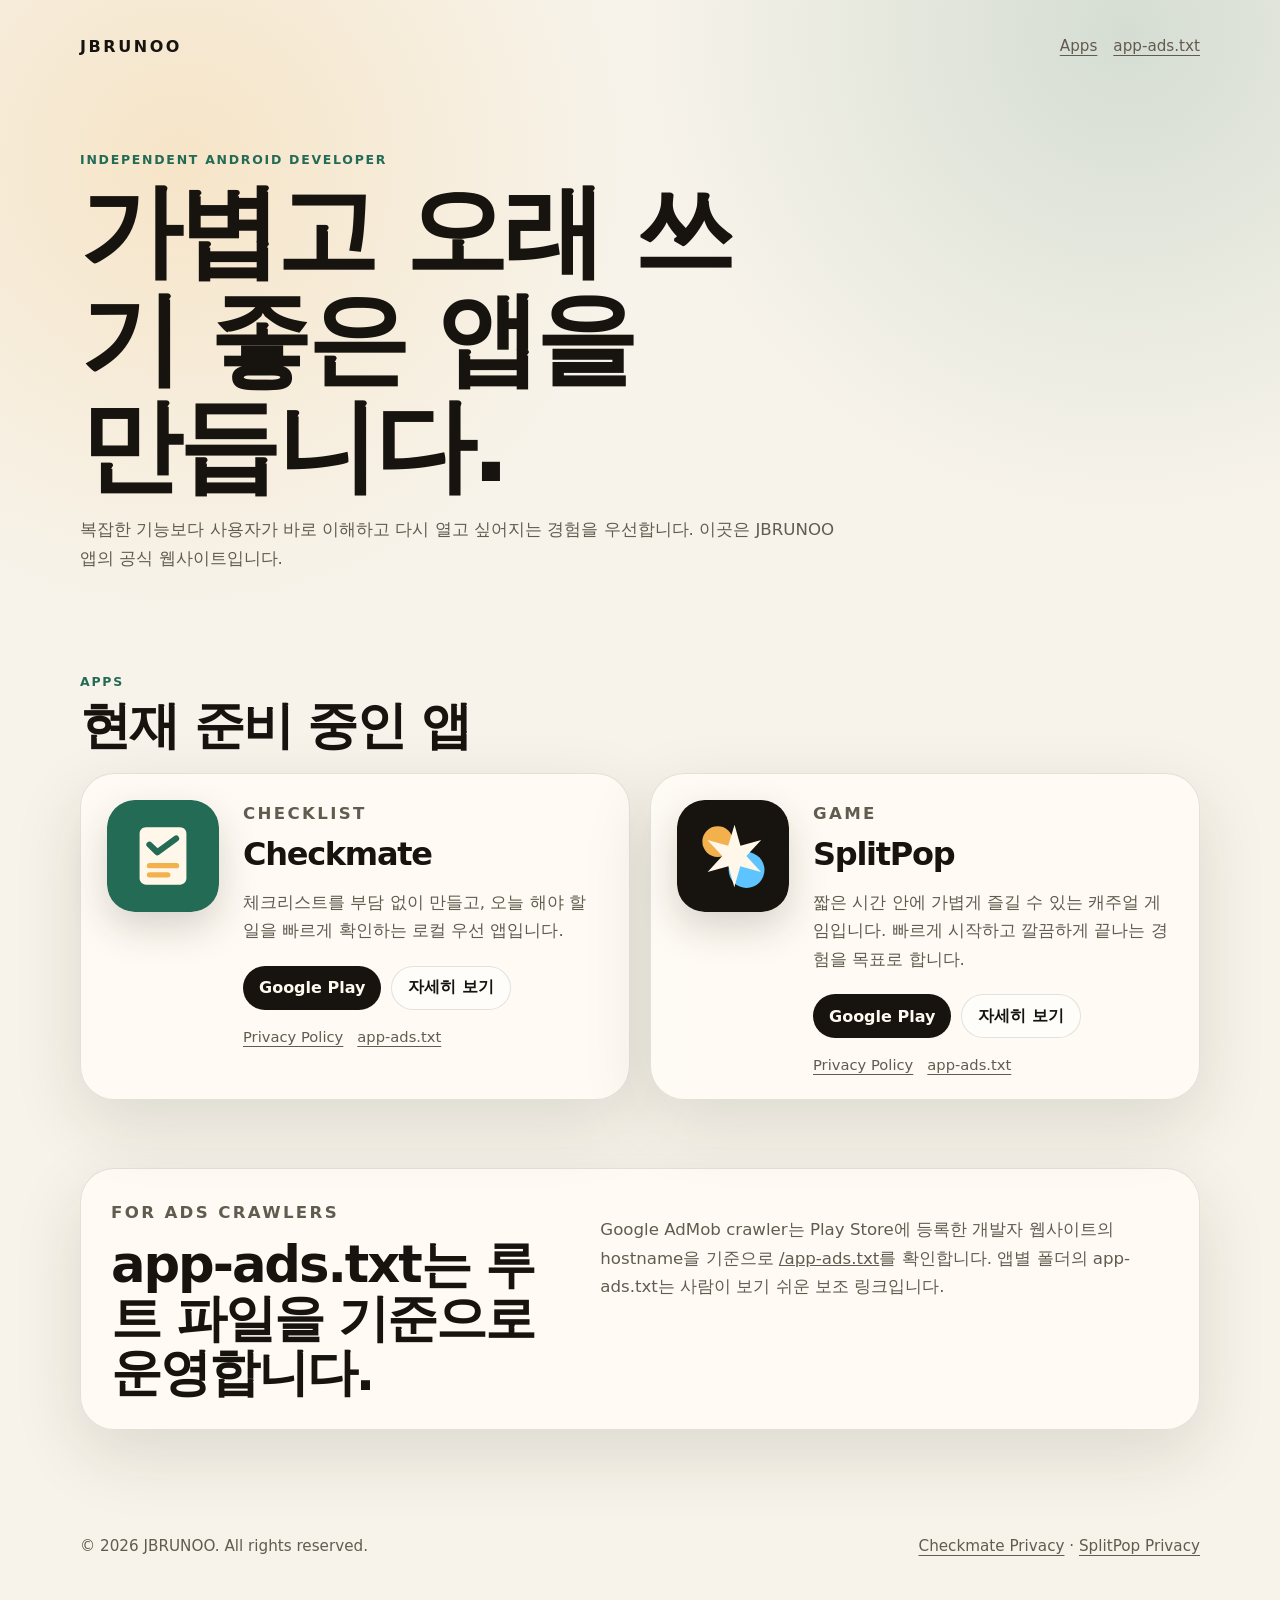
==== index.html @ a1d17044 "Add JBRUNOO app landing pages" ====
<!doctype html>
<html lang="ko">
  <head>
    <meta charset="utf-8" />
    <meta name="viewport" content="width=device-width, initial-scale=1" />
    <title>JBRUNOO Apps</title>
    <meta
      name="description"
      content="JBRUNOO가 만드는 Android 앱 소개, Google Play 링크, 개인정보처리방침, app-ads.txt 안내 페이지입니다."
    />
    <link rel="stylesheet" href="/styles.css" />
  </head>
  <body>
    <header class="hero">
      <nav class="topbar" aria-label="Primary navigation">
        <a class="brand" href="/">JBRUNOO</a>
        <div class="nav-links">
          <a href="#apps">Apps</a>
          <a href="/app-ads.txt">app-ads.txt</a>
        </div>
      </nav>

      <section class="hero-copy">
        <p class="eyebrow">Independent Android Developer</p>
        <h1>가볍고 오래 쓰기 좋은 앱을 만듭니다.</h1>
        <p>
          복잡한 기능보다 사용자가 바로 이해하고 다시 열고 싶어지는 경험을 우선합니다.
          이곳은 JBRUNOO 앱의 공식 웹사이트입니다.
        </p>
      </section>
    </header>

    <main>
      <section id="apps" class="section">
        <div class="section-heading">
          <p class="eyebrow">Apps</p>
          <h2>현재 준비 중인 앱</h2>
        </div>

        <div class="app-grid">
          <article class="app-card">
            <img src="/assets/checkmate.svg" alt="Checkmate app icon" class="app-icon" />
            <div class="app-body">
              <p class="app-kicker">Checklist</p>
              <h3>Checkmate</h3>
              <p>
                체크리스트를 부담 없이 만들고, 오늘 해야 할 일을 빠르게 확인하는 로컬 우선 앱입니다.
              </p>
              <div class="button-row">
                <a class="button primary" href="https://play.google.com/store/apps/details?id=com.jbrunoo.checkmate">
                  Google Play
                </a>
                <a class="button secondary" href="/checkmate/">자세히 보기</a>
              </div>
              <div class="meta-links">
                <a href="/checkmate/privacy.html">Privacy Policy</a>
                <a href="/checkmate/app-ads.txt">app-ads.txt</a>
              </div>
            </div>
          </article>

          <article class="app-card">
            <img src="/assets/splitpop.svg" alt="SplitPop app icon" class="app-icon" />
            <div class="app-body">
              <p class="app-kicker">Game</p>
              <h3>SplitPop</h3>
              <p>
                짧은 시간 안에 가볍게 즐길 수 있는 캐주얼 게임입니다. 빠르게 시작하고 깔끔하게 끝나는 경험을 목표로 합니다.
              </p>
              <div class="button-row">
                <a class="button primary" href="https://play.google.com/store/apps/details?id=com.jbrunoo.splitpop">
                  Google Play
                </a>
                <a class="button secondary" href="/splitpop/">자세히 보기</a>
              </div>
              <div class="meta-links">
                <a href="/splitpop/privacy.html">Privacy Policy</a>
                <a href="/splitpop/app-ads.txt">app-ads.txt</a>
              </div>
            </div>
          </article>
        </div>
      </section>

      <section class="note-card" aria-labelledby="ads-note-title">
        <div>
          <p class="eyebrow">For ads crawlers</p>
          <h2 id="ads-note-title">app-ads.txt는 루트 파일을 기준으로 운영합니다.</h2>
        </div>
        <p>
          Google AdMob crawler는 Play Store에 등록한 개발자 웹사이트의 hostname을 기준으로
          <a href="/app-ads.txt">/app-ads.txt</a>를 확인합니다. 앱별 폴더의 app-ads.txt는 사람이 보기 쉬운 보조 링크입니다.
        </p>
      </section>
    </main>

    <footer class="footer">
      <p>© <span id="year">2026</span> JBRUNOO. All rights reserved.</p>
      <p><a href="/checkmate/privacy.html">Checkmate Privacy</a> · <a href="/splitpop/privacy.html">SplitPop Privacy</a></p>
    </footer>
  </body>
</html>
---- styles.css ----
:root {
  color-scheme: light;
  --bg: #f7f3ea;
  --ink: #17140f;
  --muted: #625b50;
  --card: rgba(255, 252, 245, 0.9);
  --line: rgba(30, 24, 16, 0.12);
  --accent: #246b55;
  --accent-2: #f3b14d;
  --shadow: 0 24px 70px rgba(37, 29, 16, 0.12);
  font-family:
    Inter, ui-sans-serif, system-ui, -apple-system, BlinkMacSystemFont, "Segoe UI",
    "Apple SD Gothic Neo", "Noto Sans KR", sans-serif;
}

* {
  box-sizing: border-box;
}

body {
  margin: 0;
  background:
    radial-gradient(circle at 14% 10%, rgba(243, 177, 77, 0.22), transparent 28rem),
    radial-gradient(circle at 88% 2%, rgba(36, 107, 85, 0.16), transparent 30rem),
    var(--bg);
  color: var(--ink);
}

a {
  color: inherit;
}

.hero,
main,
.footer {
  width: min(1120px, calc(100% - 32px));
  margin: 0 auto;
}

.hero {
  min-height: 48vh;
  padding: 24px 0 56px;
}

.topbar {
  display: flex;
  align-items: center;
  justify-content: space-between;
  gap: 20px;
}

.brand {
  display: inline-flex;
  align-items: center;
  min-height: 44px;
  font-weight: 900;
  letter-spacing: 0.16em;
  text-decoration: none;
}

.nav-links {
  display: flex;
  gap: 16px;
  color: var(--muted);
  font-size: 0.95rem;
}

.nav-links a,
.meta-links a,
.footer a {
  text-underline-offset: 4px;
}

.hero-copy {
  max-width: 760px;
  padding: 84px 0 0;
}

.eyebrow,
.app-kicker {
  margin: 0 0 10px;
  color: var(--accent);
  font-size: 0.78rem;
  font-weight: 800;
  letter-spacing: 0.14em;
  text-transform: uppercase;
}

h1,
h2,
h3 {
  margin: 0;
  line-height: 1.05;
  letter-spacing: -0.04em;
}

h1 {
  max-width: 680px;
  font-size: clamp(2.8rem, 8vw, 6.5rem);
}

h2 {
  font-size: clamp(1.8rem, 4vw, 3.2rem);
}

h3 {
  font-size: 2rem;
}

.hero-copy p:last-child,
.note-card p,
.app-body p {
  color: var(--muted);
  font-size: 1.04rem;
  line-height: 1.72;
}

.section {
  padding: 28px 0;
}

.section-heading {
  margin-bottom: 20px;
}

.app-grid {
  display: grid;
  grid-template-columns: repeat(2, minmax(0, 1fr));
  gap: 20px;
}

.app-card,
.note-card,
.policy-card {
  border: 1px solid var(--line);
  border-radius: 34px;
  background: var(--card);
  box-shadow: var(--shadow);
}

.app-card {
  display: grid;
  grid-template-columns: 112px 1fr;
  gap: 24px;
  padding: 26px;
}

.app-icon {
  width: 112px;
  height: 112px;
  border-radius: 28px;
  box-shadow: 0 16px 38px rgba(37, 29, 16, 0.18);
}

.button-row {
  display: flex;
  flex-wrap: wrap;
  gap: 10px;
  margin-top: 20px;
}

.button {
  display: inline-flex;
  align-items: center;
  justify-content: center;
  min-height: 44px;
  padding: 0 16px;
  border-radius: 999px;
  font-weight: 800;
  text-decoration: none;
}

.button.primary {
  background: var(--ink);
  color: #fffaf0;
}

.button.secondary {
  border: 1px solid var(--line);
  background: rgba(255, 255, 255, 0.52);
}

.meta-links {
  display: flex;
  flex-wrap: wrap;
  gap: 14px;
  margin-top: 18px;
  color: var(--muted);
  font-size: 0.92rem;
}

.note-card {
  display: grid;
  grid-template-columns: 0.9fr 1.1fr;
  gap: 24px;
  margin: 40px 0 64px;
  padding: 30px;
}

.footer {
  display: flex;
  justify-content: space-between;
  gap: 16px;
  padding: 28px 0 44px;
  color: var(--muted);
  font-size: 0.95rem;
}

.page {
  width: min(900px, calc(100% - 32px));
  margin: 0 auto;
  padding: 24px 0 54px;
}

.page-hero {
  padding: 56px 0 24px;
}

.policy-card {
  padding: 30px;
}

.policy-card h2 {
  margin-top: 32px;
  font-size: 1.35rem;
  letter-spacing: -0.02em;
}

.policy-card h2:first-child {
  margin-top: 0;
}

.policy-card p,
.policy-card li {
  color: var(--muted);
  line-height: 1.75;
}

@media (max-width: 820px) {
  .app-grid,
  .note-card {
    grid-template-columns: 1fr;
  }

  .app-card {
    grid-template-columns: 86px 1fr;
    padding: 20px;
    border-radius: 26px;
  }

  .app-icon {
    width: 86px;
    height: 86px;
    border-radius: 22px;
  }

  .footer {
    flex-direction: column;
  }
}

@media (max-width: 540px) {
  .topbar {
    align-items: flex-start;
    flex-direction: column;
  }

  .hero-copy {
    padding-top: 56px;
  }

  .app-card {
    grid-template-columns: 1fr;
  }
}
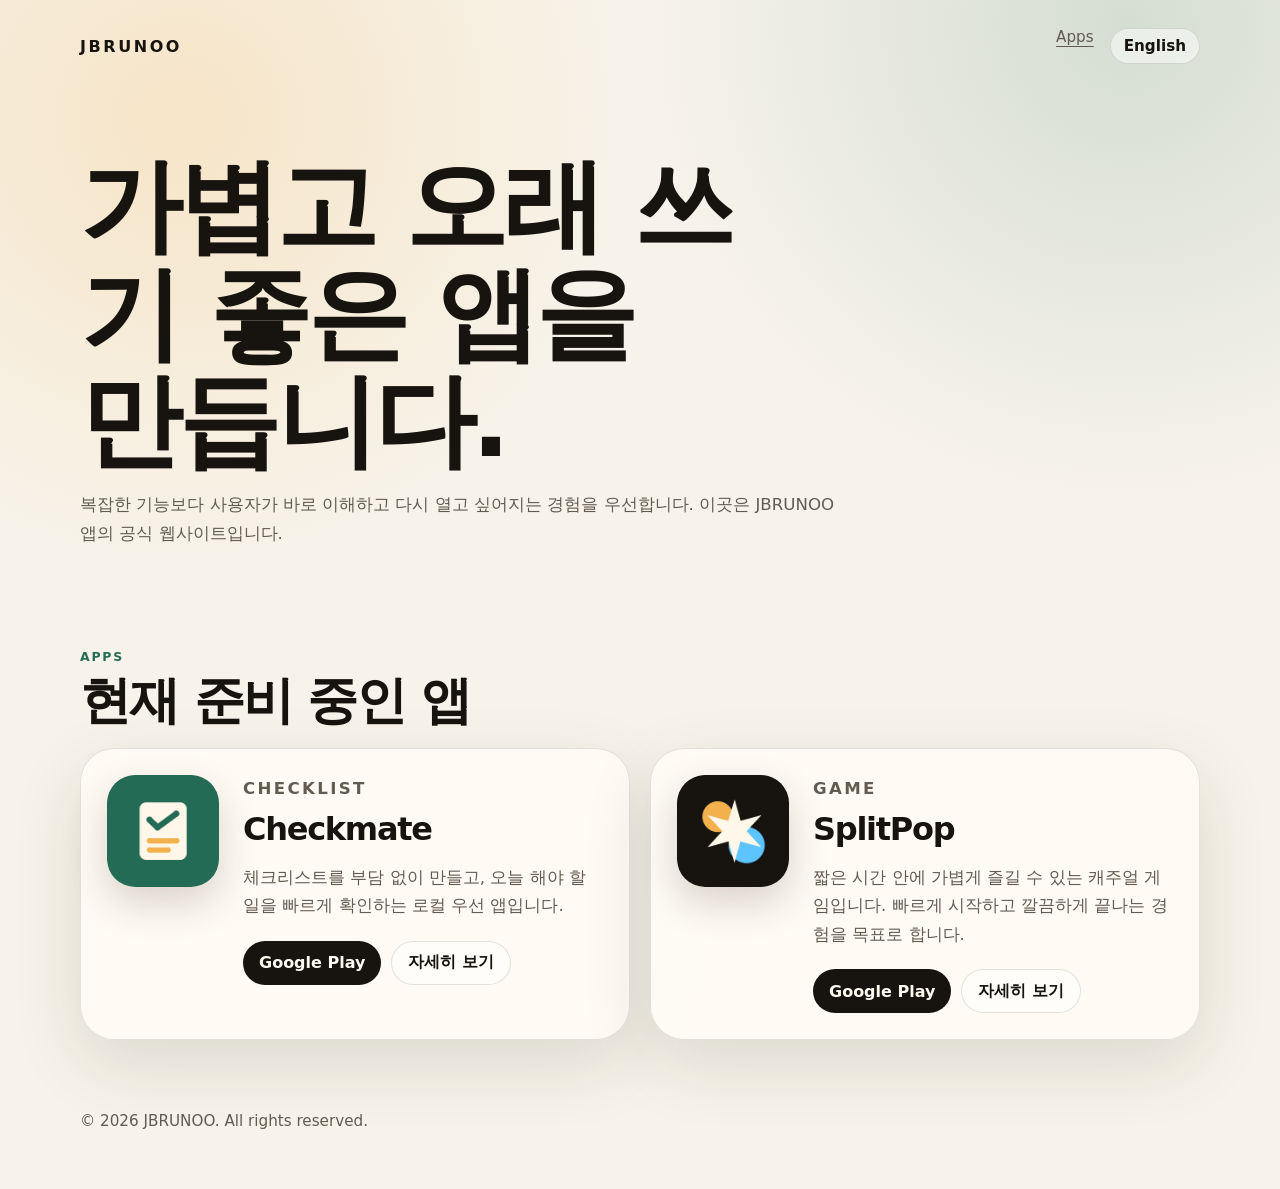
==== commit 8f6a1dfb: "Refine app site language and icons" ====
--- a/index.html
+++ b/index.html
@@ -6,9 +6,10 @@
     <title>JBRUNOO Apps</title>
     <meta
       name="description"
-      content="JBRUNOO가 만드는 Android 앱 소개, Google Play 링크, 개인정보처리방침, app-ads.txt 안내 페이지입니다."
+      content="JBRUNOO가 만드는 Android 앱 소개와 Google Play 링크를 확인할 수 있는 공식 웹사이트입니다."
     />
     <link rel="stylesheet" href="/styles.css" />
+    <script src="/script.js" defer></script>
   </head>
   <body>
     <header class="hero">
@@ -16,14 +17,16 @@
         <a class="brand" href="/">JBRUNOO</a>
         <div class="nav-links">
           <a href="#apps">Apps</a>
-          <a href="/app-ads.txt">app-ads.txt</a>
+          <button class="language-toggle" type="button" data-language-toggle>English</button>
         </div>
       </nav>
 
       <section class="hero-copy">
-        <p class="eyebrow">Independent Android Developer</p>
-        <h1>가볍고 오래 쓰기 좋은 앱을 만듭니다.</h1>
-        <p>
+        <h1 data-i18n-ko="가볍고 오래 쓰기 좋은 앱을 만듭니다." data-i18n-en="Simple apps made to be opened again.">가볍고 오래 쓰기 좋은 앱을 만듭니다.</h1>
+        <p
+          data-i18n-ko="복잡한 기능보다 사용자가 바로 이해하고 다시 열고 싶어지는 경험을 우선합니다. 이곳은 JBRUNOO 앱의 공식 웹사이트입니다."
+          data-i18n-en="JBRUNOO focuses on clear, lightweight experiences that are easy to understand and worth returning to. This is the official website for JBRUNOO apps."
+        >
           복잡한 기능보다 사용자가 바로 이해하고 다시 열고 싶어지는 경험을 우선합니다.
           이곳은 JBRUNOO 앱의 공식 웹사이트입니다.
         </p>
@@ -34,69 +37,55 @@
       <section id="apps" class="section">
         <div class="section-heading">
           <p class="eyebrow">Apps</p>
-          <h2>현재 준비 중인 앱</h2>
+          <h2 data-i18n-ko="현재 준비 중인 앱" data-i18n-en="Apps in progress">현재 준비 중인 앱</h2>
         </div>
 
         <div class="app-grid">
           <article class="app-card">
-            <img src="/assets/checkmate.svg" alt="Checkmate app icon" class="app-icon" />
+            <img src="/assets/checkmate-512.png" alt="Checkmate app icon" class="app-icon" />
             <div class="app-body">
               <p class="app-kicker">Checklist</p>
               <h3>Checkmate</h3>
-              <p>
+              <p
+                data-i18n-ko="체크리스트를 부담 없이 만들고, 오늘 해야 할 일을 빠르게 확인하는 로컬 우선 앱입니다."
+                data-i18n-en="A local-first checklist app for creating lists without friction and quickly seeing what needs to be done today."
+              >
                 체크리스트를 부담 없이 만들고, 오늘 해야 할 일을 빠르게 확인하는 로컬 우선 앱입니다.
               </p>
               <div class="button-row">
                 <a class="button primary" href="https://play.google.com/store/apps/details?id=com.jbrunoo.checkmate">
                   Google Play
                 </a>
-                <a class="button secondary" href="/checkmate/">자세히 보기</a>
-              </div>
-              <div class="meta-links">
-                <a href="/checkmate/privacy.html">Privacy Policy</a>
-                <a href="/checkmate/app-ads.txt">app-ads.txt</a>
+                <a class="button secondary" href="/checkmate/" data-i18n-ko="자세히 보기" data-i18n-en="Learn more">자세히 보기</a>
               </div>
             </div>
           </article>
 
           <article class="app-card">
-            <img src="/assets/splitpop.svg" alt="SplitPop app icon" class="app-icon" />
+            <img src="/assets/splitpop-512.png" alt="SplitPop app icon" class="app-icon" />
             <div class="app-body">
               <p class="app-kicker">Game</p>
               <h3>SplitPop</h3>
-              <p>
+              <p
+                data-i18n-ko="짧은 시간 안에 가볍게 즐길 수 있는 캐주얼 게임입니다. 빠르게 시작하고 깔끔하게 끝나는 경험을 목표로 합니다."
+                data-i18n-en="A casual game made for short sessions, with a fast start and a clean finish."
+              >
                 짧은 시간 안에 가볍게 즐길 수 있는 캐주얼 게임입니다. 빠르게 시작하고 깔끔하게 끝나는 경험을 목표로 합니다.
               </p>
               <div class="button-row">
                 <a class="button primary" href="https://play.google.com/store/apps/details?id=com.jbrunoo.splitpop">
                   Google Play
                 </a>
-                <a class="button secondary" href="/splitpop/">자세히 보기</a>
-              </div>
-              <div class="meta-links">
-                <a href="/splitpop/privacy.html">Privacy Policy</a>
-                <a href="/splitpop/app-ads.txt">app-ads.txt</a>
+                <a class="button secondary" href="/splitpop/" data-i18n-ko="자세히 보기" data-i18n-en="Learn more">자세히 보기</a>
               </div>
             </div>
           </article>
         </div>
       </section>
-
-      <section class="note-card" aria-labelledby="ads-note-title">
-        <div>
-          <p class="eyebrow">For ads crawlers</p>
-          <h2 id="ads-note-title">app-ads.txt는 루트 파일을 기준으로 운영합니다.</h2>
-        </div>
-        <p>
-          Google AdMob crawler는 Play Store에 등록한 개발자 웹사이트의 hostname을 기준으로
-          <a href="/app-ads.txt">/app-ads.txt</a>를 확인합니다. 앱별 폴더의 app-ads.txt는 사람이 보기 쉬운 보조 링크입니다.
-        </p>
-      </section>
     </main>
 
     <footer class="footer">
       <p>© <span id="year">2026</span> JBRUNOO. All rights reserved.</p>
-      <p><a href="/checkmate/privacy.html">Checkmate Privacy</a> · <a href="/splitpop/privacy.html">SplitPop Privacy</a></p>
     </footer>
   </body>
 </html>
--- a/styles.css
+++ b/styles.css
@@ -66,9 +66,23 @@
 }
 
 .nav-links a,
+.language-toggle,
 .meta-links a,
 .footer a {
   text-underline-offset: 4px;
+}
+
+.language-toggle {
+  appearance: none;
+  border: 1px solid var(--line);
+  border-radius: 999px;
+  background: rgba(255, 255, 255, 0.5);
+  color: var(--ink);
+  cursor: pointer;
+  font: inherit;
+  font-weight: 800;
+  min-height: 36px;
+  padding: 0 13px;
 }
 
 .hero-copy {
@@ -193,7 +207,7 @@
   display: grid;
   grid-template-columns: 0.9fr 1.1fr;
   gap: 24px;
-  margin: 40px 0 64px;
+  margin: 40px 0 28px;
   padding: 30px;
 }
 
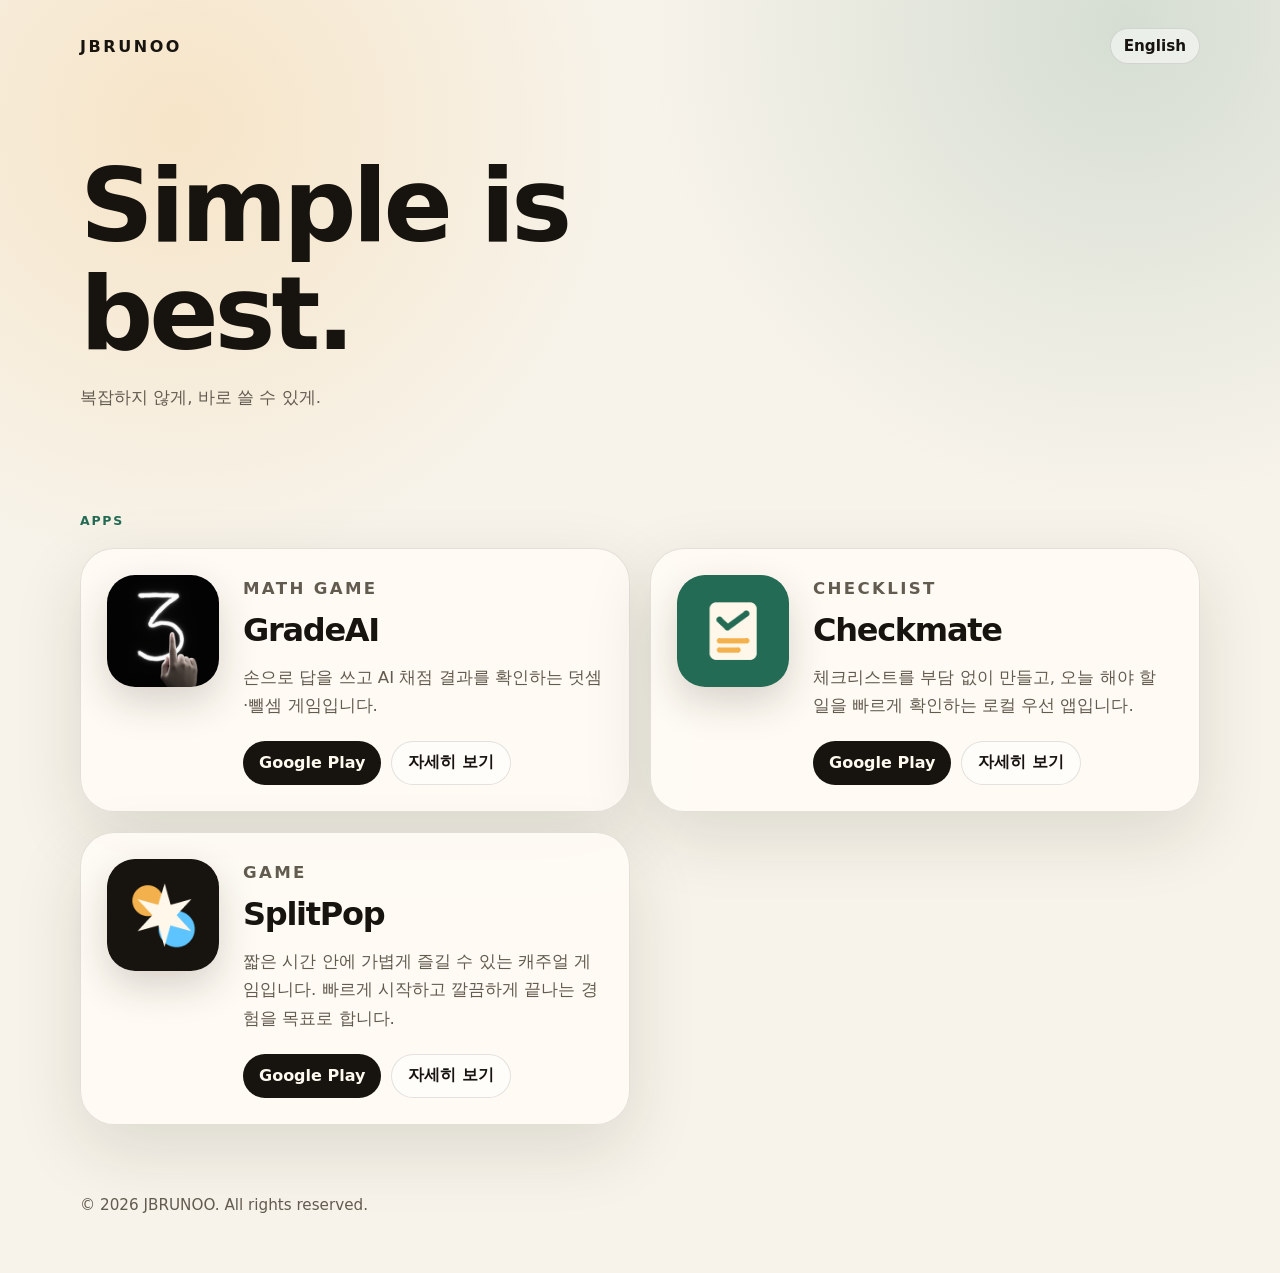
==== commit 71c664e6: "Simplify app landing page" ====
--- a/index.html
+++ b/index.html
@@ -6,7 +6,7 @@
     <title>JBRUNOO Apps</title>
     <meta
       name="description"
-      content="JBRUNOO가 만드는 Android 앱 소개와 Google Play 링크를 확인할 수 있는 공식 웹사이트입니다."
+      content="JBRUNOO 앱 소개 페이지입니다."
     />
     <link rel="stylesheet" href="/styles.css" />
     <script src="/script.js" defer></script>
@@ -16,19 +16,17 @@
       <nav class="topbar" aria-label="Primary navigation">
         <a class="brand" href="/">JBRUNOO</a>
         <div class="nav-links">
-          <a href="#apps">Apps</a>
           <button class="language-toggle" type="button" data-language-toggle>English</button>
         </div>
       </nav>
 
       <section class="hero-copy">
-        <h1 data-i18n-ko="가볍고 오래 쓰기 좋은 앱을 만듭니다." data-i18n-en="Simple apps made to be opened again.">가볍고 오래 쓰기 좋은 앱을 만듭니다.</h1>
+        <h1 data-i18n-ko="Simple is best." data-i18n-en="Simple is best.">Simple is best.</h1>
         <p
-          data-i18n-ko="복잡한 기능보다 사용자가 바로 이해하고 다시 열고 싶어지는 경험을 우선합니다. 이곳은 JBRUNOO 앱의 공식 웹사이트입니다."
-          data-i18n-en="JBRUNOO focuses on clear, lightweight experiences that are easy to understand and worth returning to. This is the official website for JBRUNOO apps."
+          data-i18n-ko="복잡하지 않게, 바로 쓸 수 있게."
+          data-i18n-en="Keep it clear. Make it useful."
         >
-          복잡한 기능보다 사용자가 바로 이해하고 다시 열고 싶어지는 경험을 우선합니다.
-          이곳은 JBRUNOO 앱의 공식 웹사이트입니다.
+          복잡하지 않게, 바로 쓸 수 있게.
         </p>
       </section>
     </header>
@@ -36,11 +34,30 @@
     <main>
       <section id="apps" class="section">
         <div class="section-heading">
-          <p class="eyebrow">Apps</p>
-          <h2 data-i18n-ko="현재 준비 중인 앱" data-i18n-en="Apps in progress">현재 준비 중인 앱</h2>
+          <p class="eyebrow">APPS</p>
         </div>
 
         <div class="app-grid">
+          <article class="app-card">
+            <img src="/assets/gradeai-512.png" alt="GradeAI app icon" class="app-icon" />
+            <div class="app-body">
+              <p class="app-kicker">Math Game</p>
+              <h3>GradeAI</h3>
+              <p
+                data-i18n-ko="손으로 답을 쓰고 AI 채점 결과를 확인하는 덧셈·뺄셈 게임입니다."
+                data-i18n-en="An addition and subtraction game where you write the answer and check AI grading results."
+              >
+                손으로 답을 쓰고 AI 채점 결과를 확인하는 덧셈·뺄셈 게임입니다.
+              </p>
+              <div class="button-row">
+                <a class="button primary" href="https://play.google.com/store/apps/details?id=com.jbrunoo.digitink">
+                  Google Play
+                </a>
+                <a class="button secondary" href="/gradeai/" data-i18n-ko="자세히 보기" data-i18n-en="Learn more">자세히 보기</a>
+              </div>
+            </div>
+          </article>
+
           <article class="app-card">
             <img src="/assets/checkmate-512.png" alt="Checkmate app icon" class="app-icon" />
             <div class="app-body">
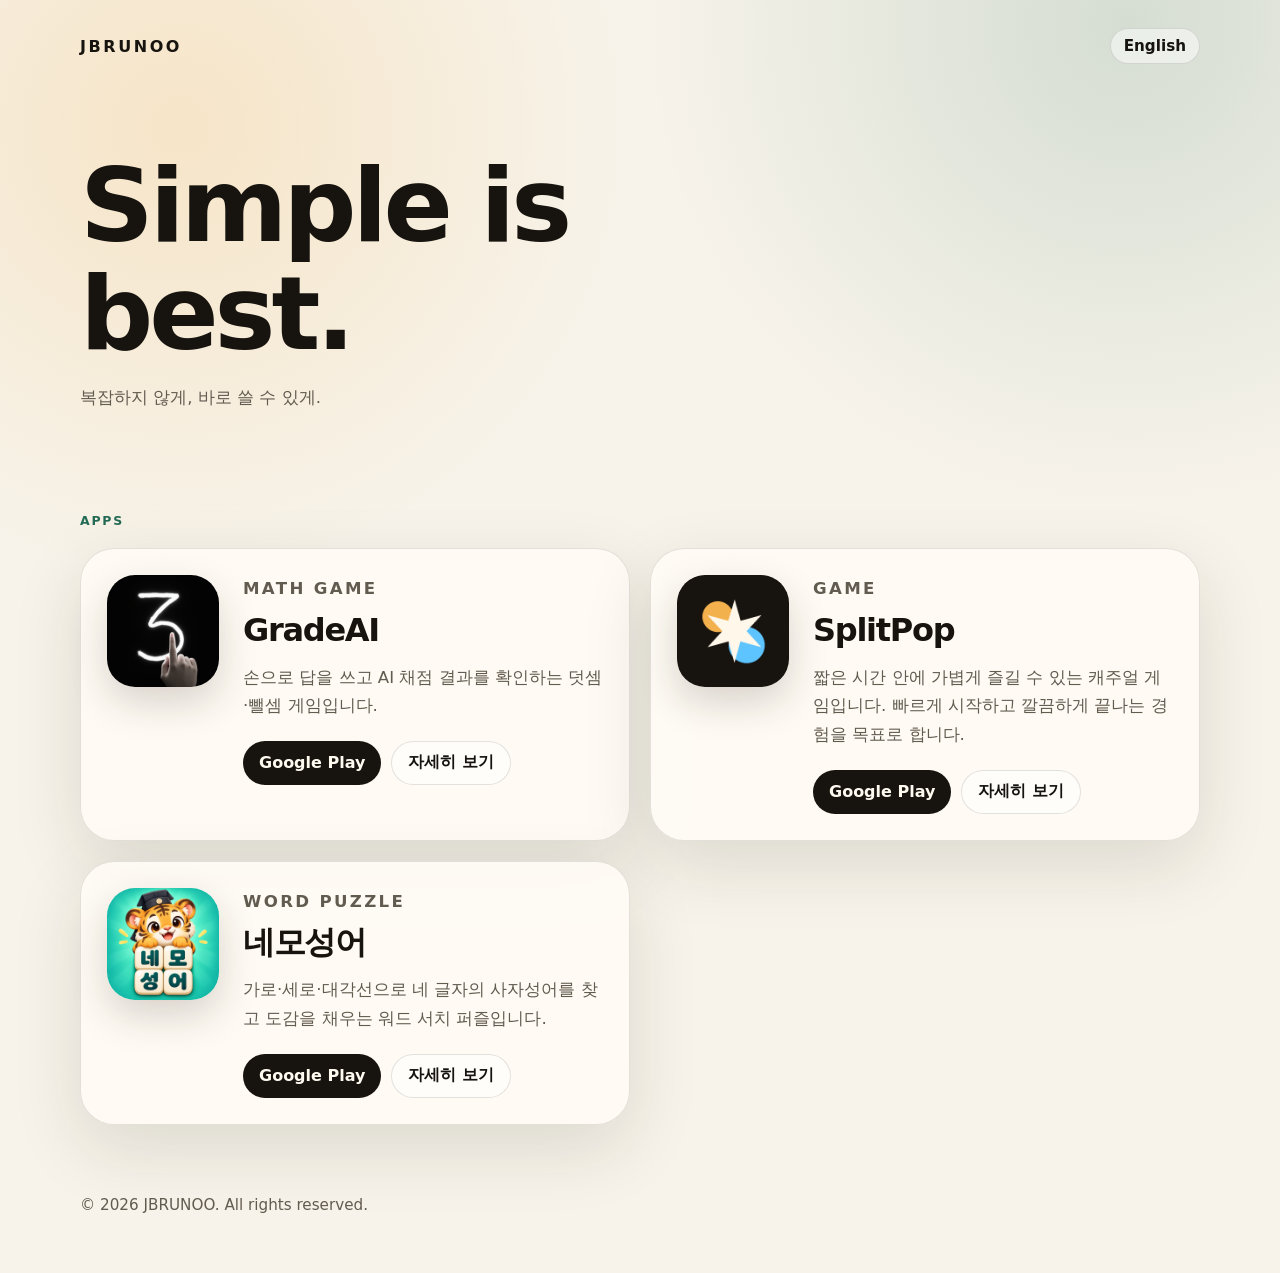
==== commit bc98afb4: "Add Nemoseongeo app page and ads declaration" ====
--- a/index.html
+++ b/index.html
@@ -59,26 +59,6 @@
           </article>
 
           <article class="app-card">
-            <img src="/assets/checkmate-512.png" alt="Checkmate app icon" class="app-icon" />
-            <div class="app-body">
-              <p class="app-kicker">Checklist</p>
-              <h3>Checkmate</h3>
-              <p
-                data-i18n-ko="체크리스트를 부담 없이 만들고, 오늘 해야 할 일을 빠르게 확인하는 로컬 우선 앱입니다."
-                data-i18n-en="A local-first checklist app for creating lists without friction and quickly seeing what needs to be done today."
-              >
-                체크리스트를 부담 없이 만들고, 오늘 해야 할 일을 빠르게 확인하는 로컬 우선 앱입니다.
-              </p>
-              <div class="button-row">
-                <a class="button primary" href="https://play.google.com/store/apps/details?id=com.jbrunoo.checkmate">
-                  Google Play
-                </a>
-                <a class="button secondary" href="/checkmate/" data-i18n-ko="자세히 보기" data-i18n-en="Learn more">자세히 보기</a>
-              </div>
-            </div>
-          </article>
-
-          <article class="app-card">
             <img src="/assets/splitpop-512.png" alt="SplitPop app icon" class="app-icon" />
             <div class="app-body">
               <p class="app-kicker">Game</p>
@@ -97,6 +77,26 @@
               </div>
             </div>
           </article>
+
+          <article class="app-card">
+            <img src="/assets/nemoseongeo-512.png" alt="네모성어 app icon" class="app-icon" />
+            <div class="app-body">
+              <p class="app-kicker">Word Puzzle</p>
+              <h3>네모성어</h3>
+              <p
+                data-i18n-ko="가로·세로·대각선으로 네 글자의 사자성어를 찾고 도감을 채우는 워드 서치 퍼즐입니다."
+                data-i18n-en="A Korean idiom word-search puzzle where you find four-character idioms across the grid and build your collection."
+              >
+                가로·세로·대각선으로 네 글자의 사자성어를 찾고 도감을 채우는 워드 서치 퍼즐입니다.
+              </p>
+              <div class="button-row">
+                <a class="button primary" href="https://play.google.com/store/apps/details?id=com.jbrunoo.nemoseongeo">
+                  Google Play
+                </a>
+                <a class="button secondary" href="/nemoseongeo/" data-i18n-ko="자세히 보기" data-i18n-en="Learn more">자세히 보기</a>
+              </div>
+            </div>
+          </article>
         </div>
       </section>
     </main>
